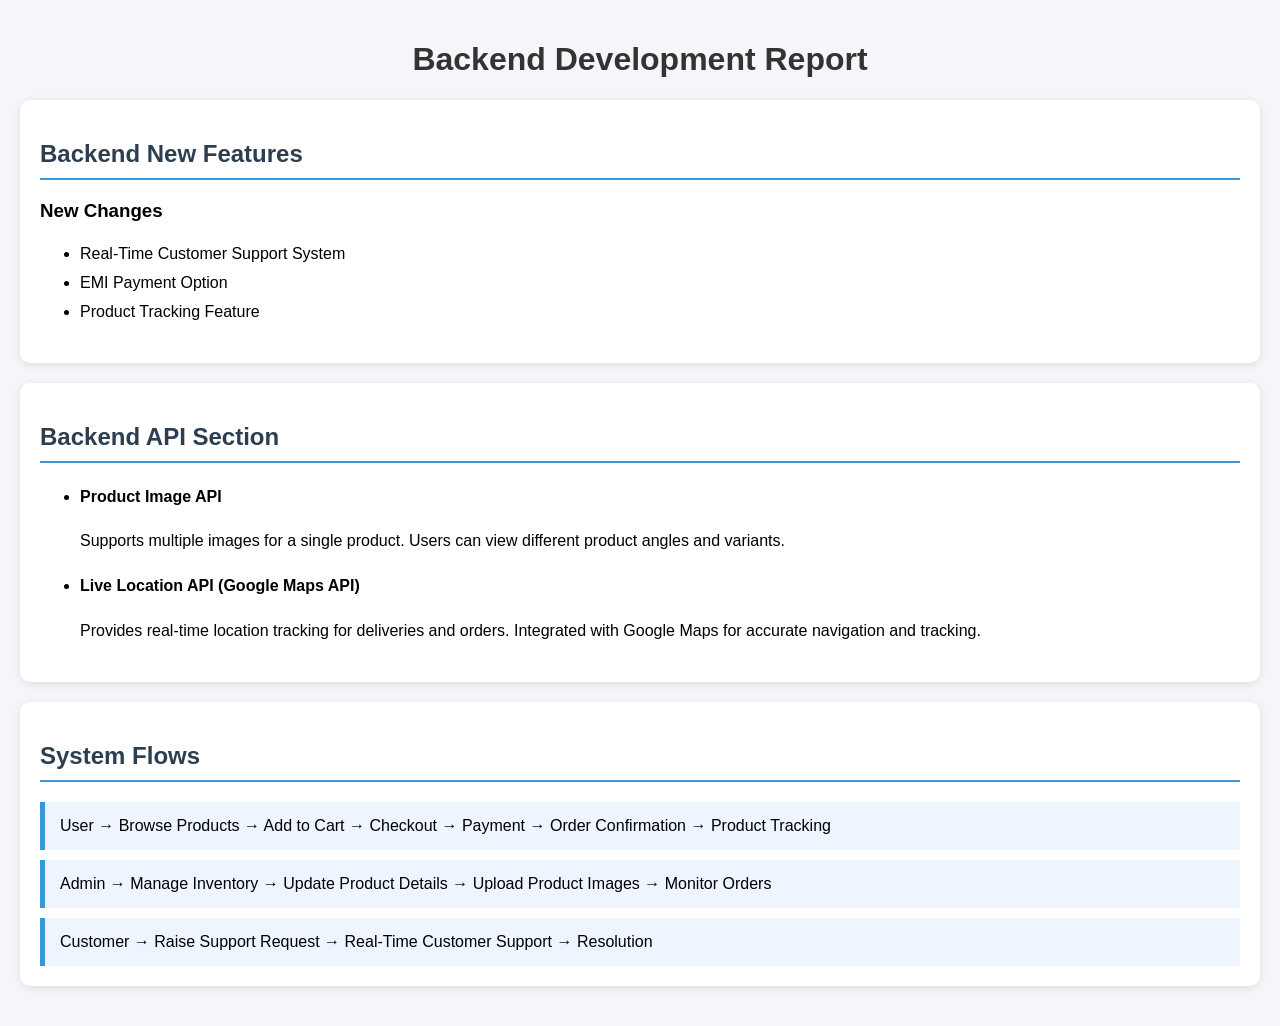
==== New_changes.html @ 097fe52e "backend features and API documentation" ====
<!doctype html>
<html lang="en">
  <head>
    <meta charset="UTF-8" />
    <title>Backend Weekly Report</title>
    <style>
      body {
        font-family: Arial, sans-serif;
        background-color: #f4f6f9;
        margin: 0;
        padding: 20px;
      }

      h1 {
        text-align: center;
        color: #333;
      }

      .section {
        background: white;
        padding: 20px;
        margin: 20px 0;
        border-radius: 10px;
        box-shadow: 0 2px 8px rgba(0, 0, 0, 0.1);
      }

      .section h2 {
        color: #2c3e50;
        border-bottom: 2px solid #3498db;
        padding-bottom: 10px;
      }

      ul {
        line-height: 1.8;
      }

      .flow-box {
        background: #eef5ff;
        padding: 15px;
        border-left: 5px solid #3498db;
        margin-top: 10px;
      }
    </style>
  </head>
  <body>
    <h1>Backend Development Report</h1>

    <!-- Backend New Feature Section -->
    <div class="section">
      <h2>Backend New Features</h2>

      <h3>New Changes</h3>

      <ul>
        <li>Real-Time Customer Support System</li>

        <li>EMI Payment Option</li>
        <li>Product Tracking Feature</li>
      </ul>
    </div>

    <!-- Backend API Section -->
    <div class="section">
      <h2>Backend API Section</h2>

      <ul>
        <li>
          <strong>Product Image API</strong>
          <p>
            Supports multiple images for a single product. Users can view
            different product angles and variants.
          </p>
        </li>

        <li>
          <strong>Live Location API (Google Maps API)</strong>
          <p>
            Provides real-time location tracking for deliveries and orders.
            Integrated with Google Maps for accurate navigation and tracking.
          </p>
        </li>
      </ul>
    </div>

    <!-- Flows Section -->
    <div class="section">
      <h2>System Flows</h2>

      <div class="flow-box">
        User → Browse Products → Add to Cart → Checkout → Payment → Order
        Confirmation → Product Tracking
      </div>

      <div class="flow-box">
        Admin → Manage Inventory → Update Product Details → Upload Product
        Images → Monitor Orders
      </div>

      <div class="flow-box">
        Customer → Raise Support Request → Real-Time Customer Support →
        Resolution
      </div>
    </div>
  </body>
</html>
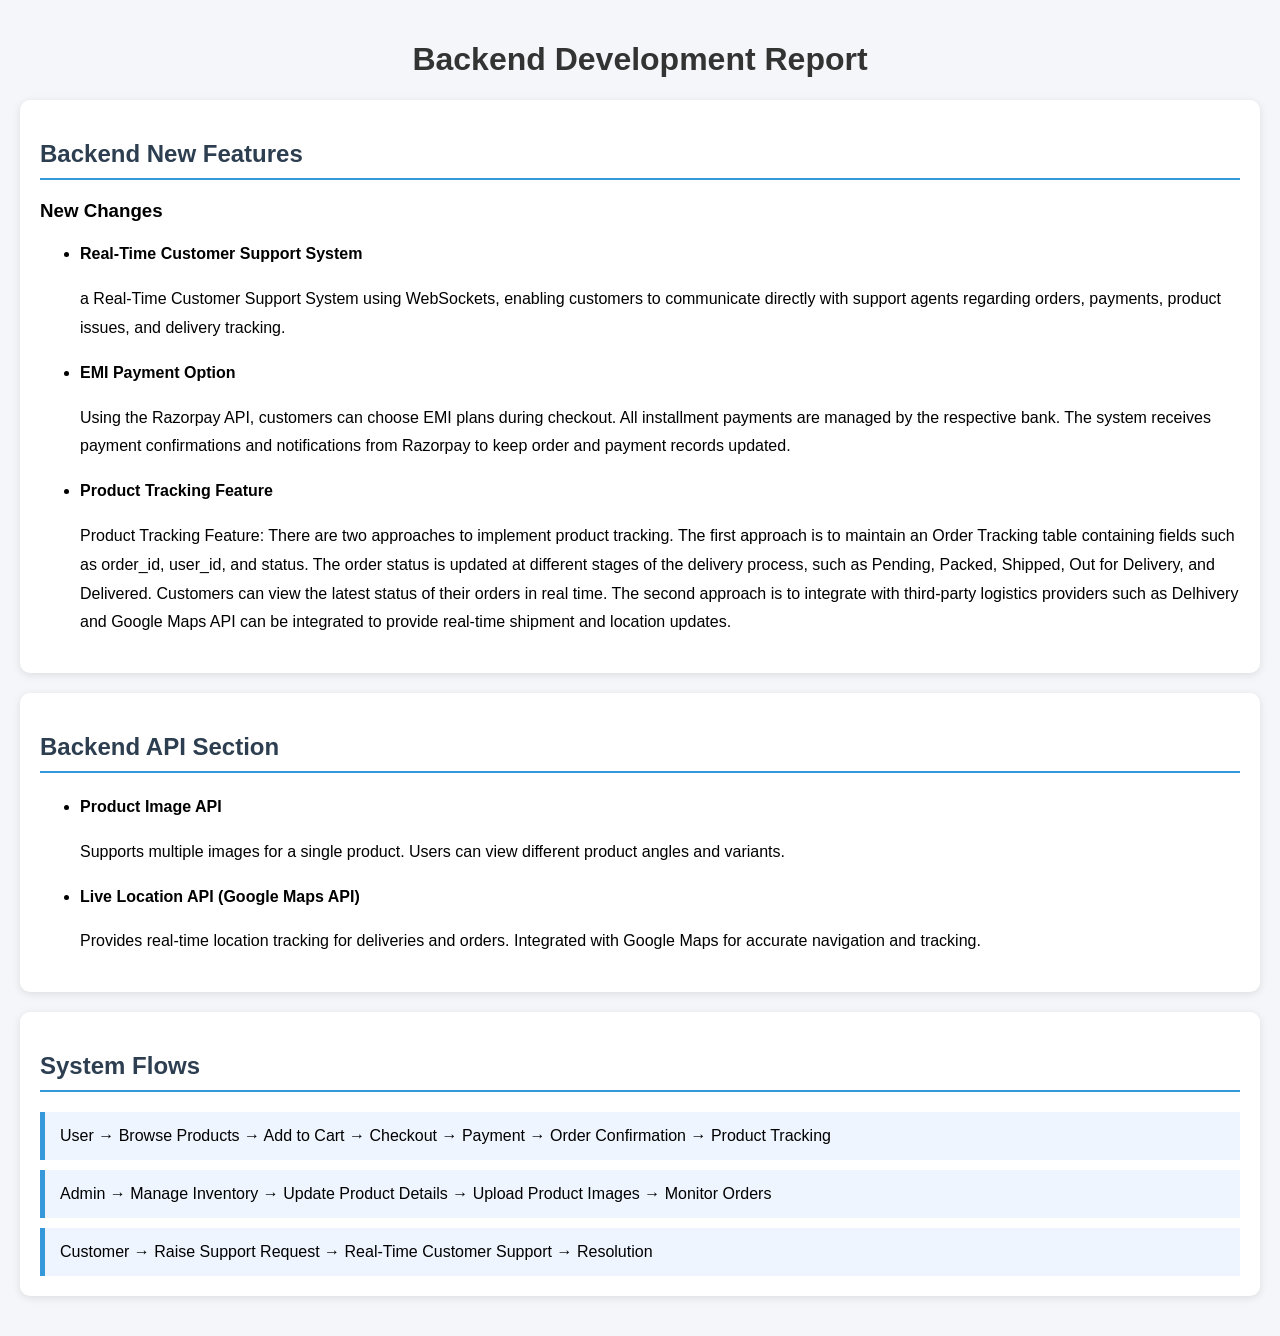
==== commit 06420e06: "new changes" ====
--- a/New_changes.html
+++ b/New_changes.html
@@ -52,10 +52,42 @@
       <h3>New Changes</h3>
 
       <ul>
-        <li>Real-Time Customer Support System</li>
+        <li>
+          <strong>Real-Time Customer Support System</strong>
 
-        <li>EMI Payment Option</li>
-        <li>Product Tracking Feature</li>
+          <p>
+            a Real-Time Customer Support System using WebSockets, enabling
+            customers to communicate directly with support agents regarding
+            orders, payments, product issues, and delivery tracking.
+          </p>
+        </li>
+
+        <li>
+          <strong> EMI Payment Option </strong>
+
+          <p>
+            Using the Razorpay API, customers can choose EMI plans during
+            checkout. All installment payments are managed by the respective
+            bank. The system receives payment confirmations and notifications
+            from Razorpay to keep order and payment records updated.
+          </p>
+        </li>
+        <li>
+          <strong> Product Tracking Feature</strong>
+
+          <p>
+            Product Tracking Feature: There are two approaches to implement
+            product tracking. The first approach is to maintain an Order
+            Tracking table containing fields such as order_id, user_id, and
+            status. The order status is updated at different stages of the
+            delivery process, such as Pending, Packed, Shipped, Out for
+            Delivery, and Delivered. Customers can view the latest status of
+            their orders in real time. The second approach is to integrate with
+            third-party logistics providers such as Delhivery and Google Maps
+            API can be integrated to provide real-time shipment and location
+            updates.
+          </p>
+        </li>
       </ul>
     </div>
 
